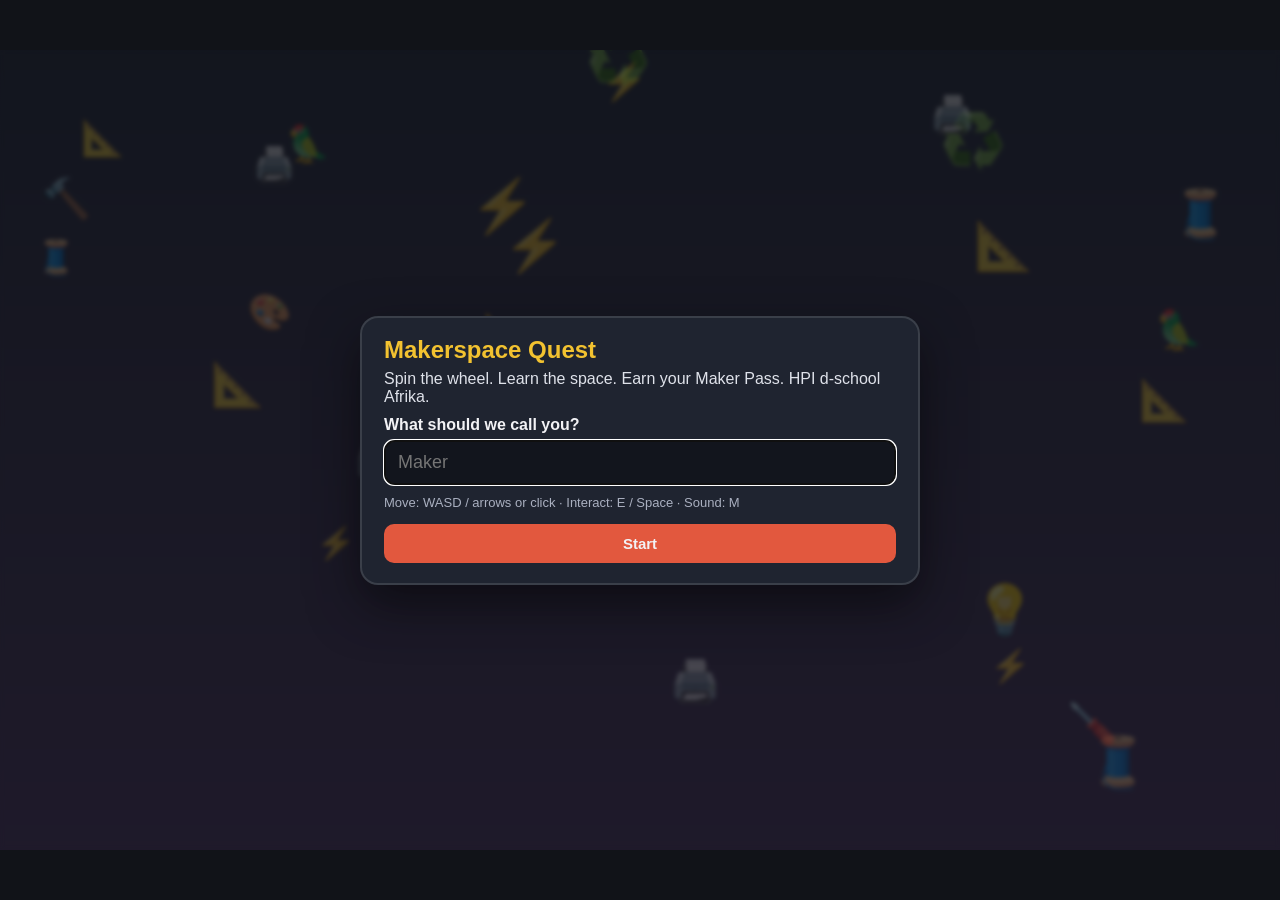
==== index.html @ 1460800b "Add Makerspace Quest onboarding game 2D HTML5 onboarding game for the Makerspace: walkable map of th" ====
<!doctype html>
<html lang="en">
<head>
  <meta charset="utf-8">
  <meta name="viewport" content="width=device-width, initial-scale=1">
  <title>Makerspace Quest</title>
  <link rel="stylesheet" href="style.css">
</head>
<body>
  <div id="stage">
    <canvas id="game"></canvas>
    <div id="overlay"></div>
  </div>

  <!-- 1. DATA — edit these to change the content of the game -->
  <script src="data/settings.js"></script>
  <script src="data/makerspace.js"></script>
  <script src="data/stations.js"></script>
  <script src="data/games/checkin.js"></script>
  <script src="data/games/values.js"></script>
  <script src="data/games/hours.js"></script>
  <script src="data/games/tools.js"></script>
  <script src="data/games/printing.js"></script>
  <script src="data/games/laser.js"></script>
  <script src="data/games/recycling.js"></script>
  <script src="data/games/craft.js"></script>
  <script src="data/games/ideas.js"></script>

  <!-- 2. ENGINE -->
  <script src="engine/core.js"></script>
  <script src="engine/input.js"></script>
  <script src="engine/audio.js"></script>
  <script src="engine/save.js"></script>
  <script src="engine/draw.js"></script>
  <script src="engine/ui.js"></script>
  <script src="engine/quiz.js"></script>
  <script src="engine/scenes/title.js"></script>
  <script src="engine/scenes/world.js"></script>
  <script src="engine/scenes/wheel.js"></script>
  <script src="engine/scenes/minigame.js"></script>
  <script src="engine/scenes/finale.js"></script>

  <!-- 3. MINI-GAMES — one file each -->
  <script src="games/checkin.js"></script>
  <script src="games/values.js"></script>
  <script src="games/hours.js"></script>
  <script src="games/tools.js"></script>
  <script src="games/printing.js"></script>
  <script src="games/laser.js"></script>
  <script src="games/recycling.js"></script>
  <script src="games/craft.js"></script>
  <script src="games/ideas.js"></script>

  <script>MS.engine.start("title");</script>
</body>
</html>
---- style.css ----
:root {
  --ui: #1f2430;
  --ui2: #2a3142;
  --text: #f2f2f5;
  --muted: #aab0c0;
  --accent: #e2583e;
  --yellow: #f2c230;
  --good: #2eaa5c;
}
* { box-sizing: border-box; }
html, body {
  margin: 0; height: 100%; background: #111318; color: var(--text);
  font-family: "Segoe UI", "Helvetica Neue", Arial, sans-serif; overflow: hidden;
}
#stage { position: relative; width: 100vw; height: 100vh; display: grid; place-items: center; }
#game { display: block; touch-action: none; }
#overlay {
  position: absolute; left: 50%; top: 50%; transform: translate(-50%, -50%);
  display: none; place-items: center; padding: 12px;
  background: rgba(10, 12, 18, 0.55); backdrop-filter: blur(2px);
}
#overlay.show { display: grid; }

.card {
  width: min(560px, 100%); max-height: 100%; overflow: auto;
  background: var(--ui); border: 2px solid rgba(255,255,255,0.12); border-radius: 18px;
  box-shadow: 0 20px 50px rgba(0,0,0,0.5); animation: pop 0.18s ease-out;
}
.card.wide { width: min(900px, 100%); }
@keyframes pop { from { transform: scale(0.94); } to { transform: none; } }
.card-photo { width: 100%; height: 210px; object-fit: cover; display: block; border-radius: 16px 16px 0 0; }
.card-body { padding: 18px 22px 20px; }
.card h2 { margin: 0 0 6px; color: var(--yellow); font-size: 24px; }
.card h3 { margin: 12px 0 4px; color: var(--yellow); font-size: 15px; text-transform: uppercase; letter-spacing: 0.05em; }
.card .blurb { margin: 0 0 10px; color: #dfe2ea; font-size: 16px; }
.card ul { margin: 6px 0 10px; padding-left: 20px; }
.card li { margin: 5px 0; line-height: 1.35; font-size: 15px; }
.card .small { color: var(--muted); font-size: 13px; margin: 6px 0; }
.card-buttons { display: flex; flex-wrap: wrap; gap: 10px; margin-top: 14px; }
.card button {
  flex: 1 1 auto; padding: 11px 16px; border: 0; border-radius: 10px; cursor: pointer;
  background: var(--ui2); color: var(--text); font-size: 15px; font-weight: 700;
}
.card button.primary { background: var(--accent); }
.card button:hover:not(:disabled) { filter: brightness(1.15); transform: translateY(-1px); }
.card button:disabled { opacity: 0.6; cursor: not-allowed; }
.field { display: block; font-weight: 700; margin: 10px 0; }
.field input {
  display: block; width: 100%; margin-top: 6px; padding: 10px 12px; font-size: 18px;
  border-radius: 10px; border: 2px solid #3a4256; background: #12151d; color: #fff;
}

.toast {
  position: fixed; left: 50%; top: 20px; transform: translateX(-50%);
  background: var(--ui); border: 2px solid var(--yellow); padding: 10px 18px; border-radius: 12px;
  font-weight: 700; transition: opacity 0.5s; z-index: 10;
}
.toast.hide { opacity: 0; }

/* Maker Pass certificate */
.pass { color: var(--text); }
.pass-head { text-align: center; border-bottom: 2px dashed rgba(255,255,255,0.2); padding-bottom: 8px; }
.pass-title { font-size: 34px; font-weight: 900; letter-spacing: 0.2em; color: var(--yellow); }
.pass-sub { color: var(--muted); }
.pass-name { font-size: 30px; font-weight: 800; text-align: center; margin: 12px 0 0; }
.pass .small { text-align: center; }
.badges { display: flex; flex-wrap: wrap; justify-content: center; gap: 6px; margin: 10px 0; }
.badge { background: var(--ui2); border-radius: 999px; padding: 4px 10px; font-size: 13px; font-weight: 700; }
.badge.missing { opacity: 0.35; }
.cols { display: grid; grid-template-columns: repeat(3, 1fr); gap: 16px; }
@media (max-width: 700px) { .cols { grid-template-columns: 1fr; } }

@media print {
  body { background: #fff; overflow: visible; }
  #game, .card-buttons, .toast { display: none !important; }
  #stage, #overlay { position: static; transform: none; display: block !important; width: auto !important; height: auto !important; background: none; padding: 0; backdrop-filter: none; }
  .card { box-shadow: none; border: 3px solid #222; background: #fff; color: #111; width: 100%; max-height: none; }
  .pass, .card li, .pass-name { color: #111; }
  .pass-title, .card h3 { color: #b8860b; }
  .badge { background: #eee; }
}
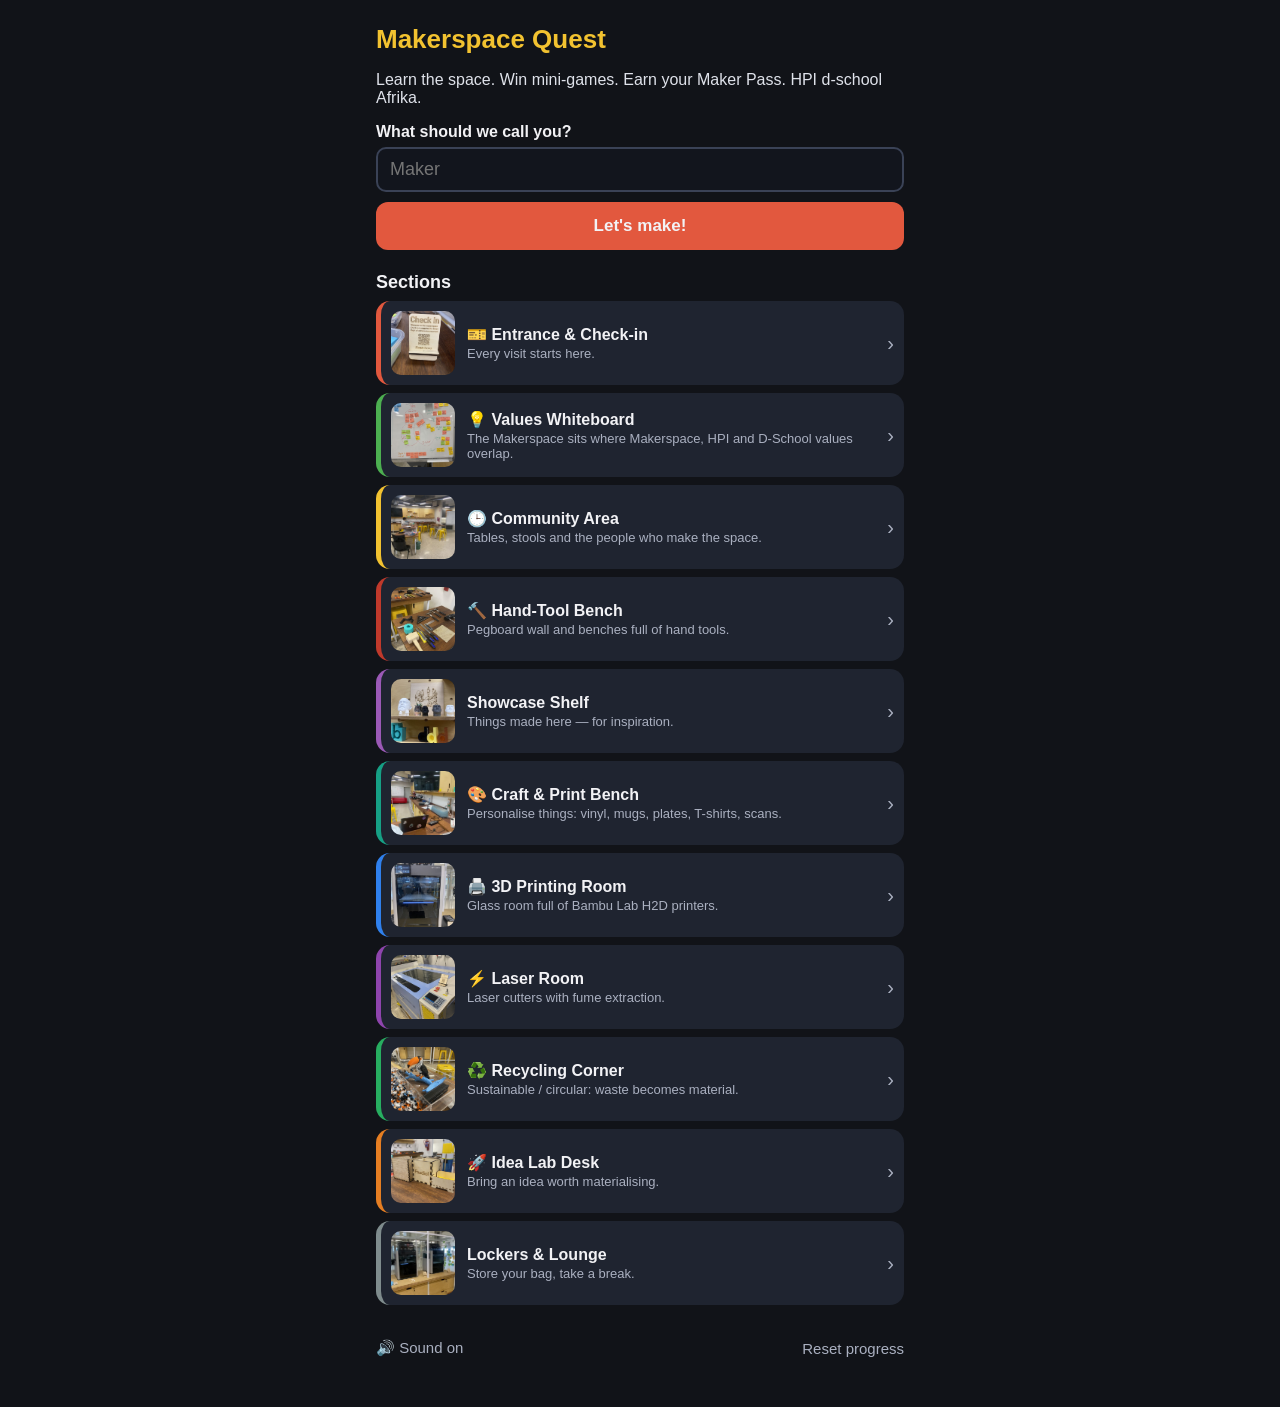
==== commit 09a587ec: "feat(home): replace walkable map with phone-first home screen The top-down map rendered at ~0.4x on " ====
--- a/index.html
+++ b/index.html
@@ -2,11 +2,13 @@
 <html lang="en">
 <head>
   <meta charset="utf-8">
-  <meta name="viewport" content="width=device-width, initial-scale=1">
+  <meta name="viewport" content="width=device-width, initial-scale=1, viewport-fit=cover">
+  <meta name="theme-color" content="#111318">
   <title>Makerspace Quest</title>
   <link rel="stylesheet" href="style.css">
 </head>
 <body>
+  <main id="home"></main>
   <div id="stage">
     <canvas id="game"></canvas>
     <div id="overlay"></div>
@@ -34,8 +36,7 @@
   <script src="engine/draw.js"></script>
   <script src="engine/ui.js"></script>
   <script src="engine/quiz.js"></script>
-  <script src="engine/scenes/title.js"></script>
-  <script src="engine/scenes/world.js"></script>
+  <script src="engine/scenes/home.js"></script>
   <script src="engine/scenes/wheel.js"></script>
   <script src="engine/scenes/minigame.js"></script>
   <script src="engine/scenes/finale.js"></script>
@@ -51,6 +52,6 @@
   <script src="games/craft.js"></script>
   <script src="games/ideas.js"></script>
 
-  <script>MS.engine.start("title");</script>
+  <script>MS.engine.start();</script>
 </body>
 </html>
--- a/style.css
+++ b/style.css
@@ -9,10 +9,13 @@
 }
 * { box-sizing: border-box; }
 html, body {
-  margin: 0; height: 100%; background: #111318; color: var(--text);
-  font-family: "Segoe UI", "Helvetica Neue", Arial, sans-serif; overflow: hidden;
+  margin: 0; background: #111318; color: var(--text);
+  font-family: "Segoe UI", "Helvetica Neue", Arial, sans-serif;
 }
-#stage { position: relative; width: 100vw; height: 100vh; display: grid; place-items: center; }
+/* home is a scrolling page; mini-games (body.in-game) fill the screen */
+body.in-game { overflow: hidden; height: 100%; }
+body.in-game #home, body:not(.in-game) #stage { display: none; }
+#stage { position: relative; width: 100vw; height: 100vh; height: 100dvh; display: grid; place-items: center; }
 #game { display: block; touch-action: none; }
 #overlay {
   position: absolute; left: 50%; top: 50%; transform: translate(-50%, -50%);
@@ -57,6 +60,36 @@
 }
 .toast.hide { opacity: 0; }
 
+/* Home page (phone first) */
+#home { max-width: 560px; margin: 0 auto; padding: 16px 16px 40px; }
+#home h1 { margin: 8px 0; font-size: 26px; color: var(--yellow); }
+#home h2 { margin: 22px 0 8px; font-size: 18px; }
+#home .blurb { color: #dfe2ea; font-size: 16px; }
+#home .small { color: var(--muted); font-size: 13px; margin: 6px 0; }
+#home ul { padding-left: 20px; } #home li { margin: 6px 0; line-height: 1.4; }
+.panel { background: var(--ui); border-radius: 16px; padding: 4px 16px 12px; margin: 12px 0; }
+.btn, .station, .link, .back { touch-action: manipulation; cursor: pointer; font: inherit; color: var(--text); }
+.btn {
+  display: block; width: 100%; margin: 10px 0; padding: 14px 16px; border: 0; border-radius: 12px;
+  background: var(--ui2); font-size: 17px; font-weight: 700;
+}
+.btn.primary { background: var(--accent); }
+.btn:disabled { opacity: 0.55; cursor: not-allowed; }
+.progress { height: 10px; background: var(--ui2); border-radius: 99px; overflow: hidden; }
+.progress > div { height: 100%; background: var(--good); }
+.station {
+  display: flex; align-items: center; gap: 12px; width: 100%; margin: 8px 0; padding: 10px;
+  background: var(--ui); border: 0; border-left: 5px solid var(--c); border-radius: 14px; text-align: left;
+}
+.station img { width: 64px; height: 64px; object-fit: cover; border-radius: 10px; flex: none; }
+.st-text { flex: 1; min-width: 0; }
+.st-text b { display: block; font-size: 16px; }
+.st-text small { display: block; margin-top: 2px; color: var(--muted); font-size: 13px; }
+.st-status { font-size: 20px; color: var(--muted); }
+.back, .link { background: none; border: 0; padding: 10px 0; color: var(--muted); font-size: 15px; }
+.detail-photo { display: block; width: 100%; aspect-ratio: 4 / 3; object-fit: cover; border-radius: 16px; border-bottom: 5px solid var(--c); }
+footer { display: flex; justify-content: space-between; margin-top: 24px; }
+
 /* Maker Pass certificate */
 .pass { color: var(--text); }
 .pass-head { text-align: center; border-bottom: 2px dashed rgba(255,255,255,0.2); padding-bottom: 8px; }
@@ -72,7 +105,7 @@
 
 @media print {
   body { background: #fff; overflow: visible; }
-  #game, .card-buttons, .toast { display: none !important; }
+  #game, #home, .card-buttons, .toast { display: none !important; }
   #stage, #overlay { position: static; transform: none; display: block !important; width: auto !important; height: auto !important; background: none; padding: 0; backdrop-filter: none; }
   .card { box-shadow: none; border: 3px solid #222; background: #fff; color: #111; width: 100%; max-height: none; }
   .pass, .card li, .pass-name { color: #111; }
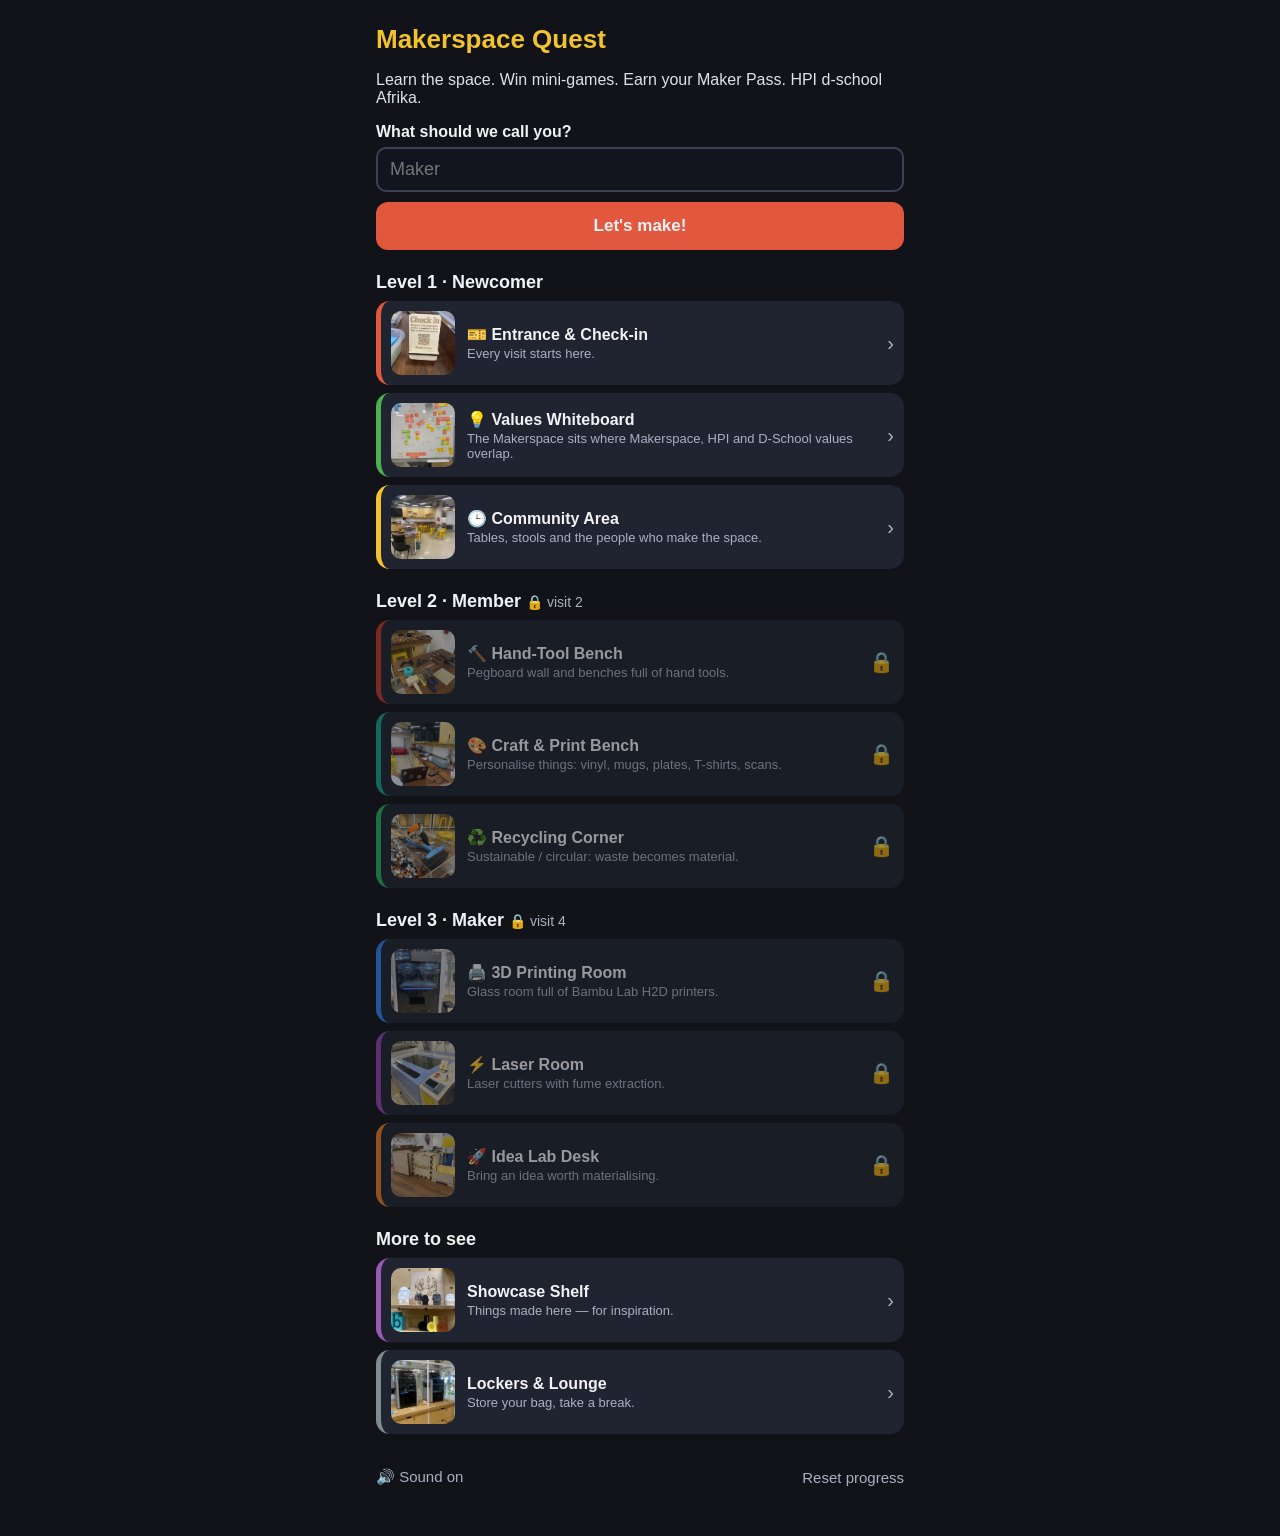
==== commit a0cd1959: "feat(home): add today card, daily challenge and goal picker Gives members a reason to open the game " ====
--- a/index.html
+++ b/index.html
@@ -18,6 +18,7 @@
   <script src="data/settings.js"></script>
   <script src="data/makerspace.js"></script>
   <script src="data/stations.js"></script>
+  <script src="data/goals.js"></script>
   <script src="data/games/checkin.js"></script>
   <script src="data/games/values.js"></script>
   <script src="data/games/hours.js"></script>
@@ -36,6 +37,7 @@
   <script src="engine/draw.js"></script>
   <script src="engine/ui.js"></script>
   <script src="engine/quiz.js"></script>
+  <script src="engine/daily.js"></script>
   <script src="engine/scenes/home.js"></script>
   <script src="engine/scenes/wheel.js"></script>
   <script src="engine/scenes/minigame.js"></script>
--- a/style.css
+++ b/style.css
@@ -86,8 +86,17 @@
 .st-text b { display: block; font-size: 16px; }
 .st-text small { display: block; margin-top: 2px; color: var(--muted); font-size: 13px; }
 .st-status { font-size: 20px; color: var(--muted); }
+.station.locked { opacity: 0.6; }
+#home h2 small { color: var(--muted); font-weight: 400; font-size: 14px; }
+.chip { display: inline-block; margin: 0 0 10px; padding: 5px 12px; border-radius: 99px; background: var(--ui2); font-weight: 700; color: var(--yellow); }
+.chip span { color: var(--muted); font-weight: 400; }
 .back, .link { background: none; border: 0; padding: 10px 0; color: var(--muted); font-size: 15px; }
 .detail-photo { display: block; width: 100%; aspect-ratio: 4 / 3; object-fit: cover; border-radius: 16px; border-bottom: 5px solid var(--c); }
+.panel h2 { margin-top: 14px; }
+.q { font-size: 17px; font-weight: 700; line-height: 1.35; }
+.btn.choice { margin: 8px 0; padding: 12px 14px; font-size: 15px; text-align: left; background: var(--ui2); }
+#home ul.plain { list-style: none; padding: 0; }
+.here { background: var(--c); color: #fff; font-weight: 700; padding: 10px 14px; border-radius: 12px; }
 footer { display: flex; justify-content: space-between; margin-top: 24px; }
 
 /* Maker Pass certificate */
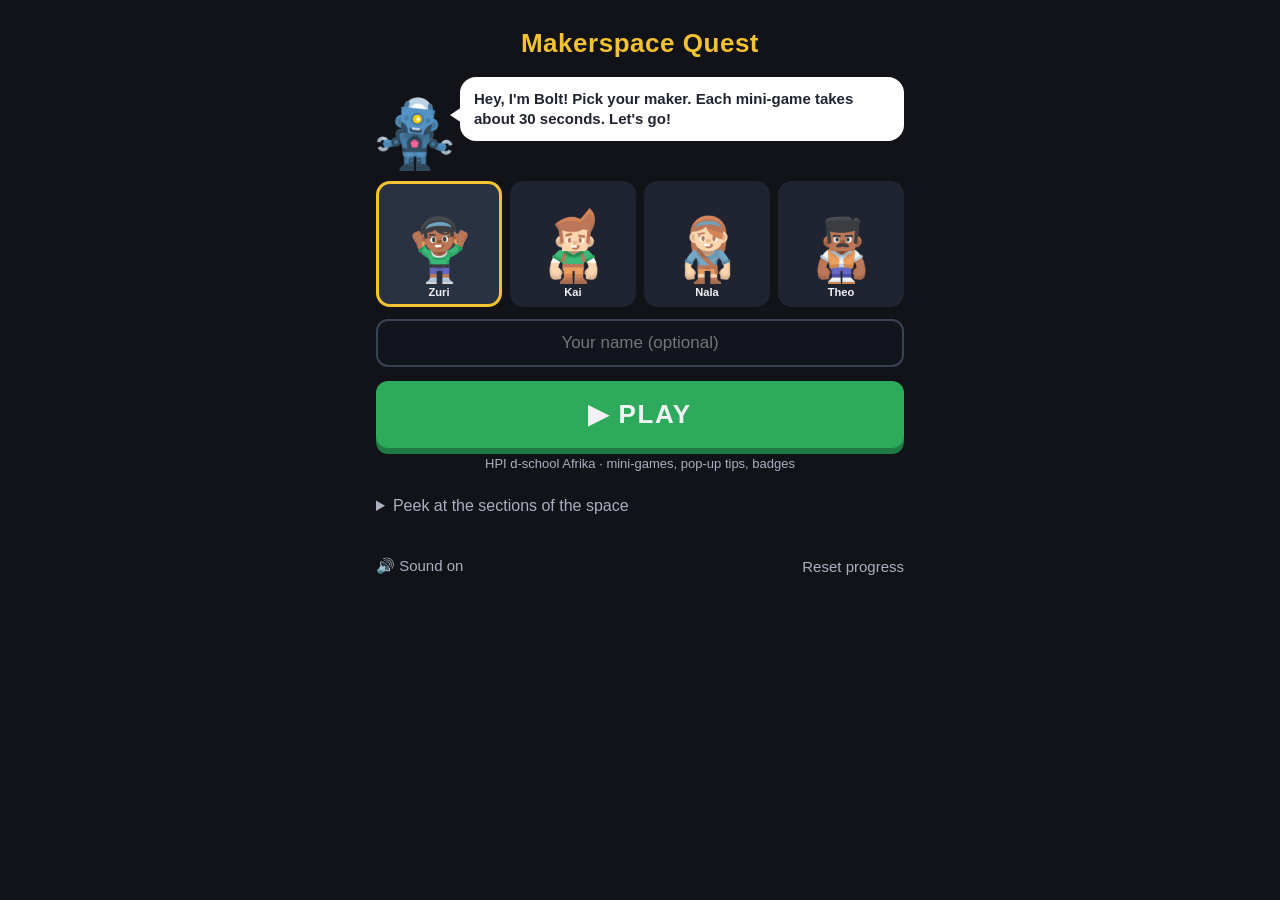
==== commit e040b6dc: "feat: quick play with characters, auto-spin wheel and short pop-up mini-games - Kenney Toon Characte" ====
--- a/index.html
+++ b/index.html
@@ -19,6 +19,7 @@
   <script src="data/makerspace.js"></script>
   <script src="data/stations.js"></script>
   <script src="data/goals.js"></script>
+  <script src="data/characters.js"></script>
   <script src="data/games/checkin.js"></script>
   <script src="data/games/values.js"></script>
   <script src="data/games/hours.js"></script>
@@ -36,12 +37,12 @@
   <script src="engine/save.js"></script>
   <script src="engine/draw.js"></script>
   <script src="engine/ui.js"></script>
-  <script src="engine/quiz.js"></script>
   <script src="engine/daily.js"></script>
+  <script src="engine/sprites.js"></script>
+  <script src="engine/fx.js"></script>
   <script src="engine/scenes/home.js"></script>
   <script src="engine/scenes/wheel.js"></script>
   <script src="engine/scenes/minigame.js"></script>
-  <script src="engine/scenes/finale.js"></script>
 
   <!-- 3. MINI-GAMES — one file each -->
   <script src="games/checkin.js"></script>
@@ -54,6 +55,6 @@
   <script src="games/craft.js"></script>
   <script src="games/ideas.js"></script>
 
-  <script>MS.engine.start();</script>
+  <script>MS.sprites.preload(); MS.engine.start();</script>
 </body>
 </html>
--- a/style.css
+++ b/style.css
@@ -99,25 +99,64 @@
 .here { background: var(--c); color: #fff; font-weight: 700; padding: 10px 14px; border-radius: 12px; }
 footer { display: flex; justify-content: space-between; margin-top: 24px; }
 
-/* Maker Pass certificate */
-.pass { color: var(--text); }
+/* Characters (Kenney sprite sheets, see engine/sprites.js) */
+.sprite { display: inline-block; background-repeat: no-repeat; flex: none; }
+.bob { animation: bob 1.6s ease-in-out infinite; }
+@keyframes bob { 50% { transform: translateY(-6px); } }
+
+/* Quick Play hero */
+.hero.first { text-align: center; padding-top: 4px; }
+.logo { font-size: 30px; font-weight: 900; letter-spacing: 0.02em; margin: 6px 0 4px; color: var(--yellow); }
+.guide-row { display: flex; align-items: flex-end; gap: 6px; text-align: left; margin: 4px 0 10px; }
+.bubble {
+  position: relative; flex: 1; margin: 0 0 30px; padding: 12px 14px; border-radius: 16px;
+  background: #fff; color: #1f2430; font-weight: 700; font-size: 15px; line-height: 1.35;
+}
+.bubble::before { content: ""; position: absolute; left: -10px; bottom: 18px; border: 8px solid transparent; border-right: 12px solid #fff; border-left: 0; }
+.pick { display: grid; grid-template-columns: repeat(4, 1fr); gap: 8px; margin: 6px 0 12px; }
+.pick-btn {
+  display: flex; flex-direction: column; align-items: center; padding: 8px 0 6px; border-radius: 14px;
+  background: var(--ui); border: 3px solid transparent; color: var(--text); cursor: pointer; touch-action: manipulation;
+}
+.pick-btn.on { border-color: var(--yellow); background: var(--ui2); }
+.pick-btn small { font-weight: 700; margin-top: 2px; }
+.name-in {
+  display: block; width: 100%; padding: 12px 14px; font-size: 17px; text-align: center;
+  border-radius: 12px; border: 2px solid #3a4256; background: #12151d; color: #fff;
+}
+.btn.play {
+  margin: 14px 0 8px; padding: 18px; font-size: 26px; font-weight: 900; letter-spacing: 0.06em;
+  background: var(--good); box-shadow: 0 6px 0 #1e7a42; animation: pulse 1.4s ease-in-out infinite;
+}
+.btn.play:active { transform: translateY(4px); box-shadow: 0 2px 0 #1e7a42; }
+@keyframes pulse { 50% { filter: brightness(1.12); } }
+.me-row { display: flex; align-items: center; gap: 10px; }
+.me { background: none; border: 0; padding: 0; cursor: pointer; }
+.me-row h1 { margin: 0 0 6px; }
+.stats { margin: 4px 0 0; font-weight: 700; }
+.peek { margin: 18px 0; }
+.peek summary { cursor: pointer; color: var(--muted); padding: 8px 0; }
+.sections-title { margin-top: 28px; }
+
+/* Maker Pass */
+.warn { background: rgba(242, 194, 48, 0.12); border-left: 4px solid var(--yellow); padding: 10px 12px; border-radius: 8px; font-size: 14px; }
+.center { text-align: center; }
+.pass { background: var(--ui); border: 2px solid rgba(255,255,255,0.12); border-radius: 18px; padding: 16px 18px; }
 .pass-head { text-align: center; border-bottom: 2px dashed rgba(255,255,255,0.2); padding-bottom: 8px; }
-.pass-title { font-size: 34px; font-weight: 900; letter-spacing: 0.2em; color: var(--yellow); }
+.pass-title { font-size: 28px; font-weight: 900; letter-spacing: 0.15em; color: var(--yellow); }
 .pass-sub { color: var(--muted); }
 .pass-name { font-size: 30px; font-weight: 800; text-align: center; margin: 12px 0 0; }
-.pass .small { text-align: center; }
+.pass h3 { margin: 14px 0 4px; color: var(--yellow); font-size: 14px; text-transform: uppercase; letter-spacing: 0.05em; }
 .badges { display: flex; flex-wrap: wrap; justify-content: center; gap: 6px; margin: 10px 0; }
 .badge { background: var(--ui2); border-radius: 999px; padding: 4px 10px; font-size: 13px; font-weight: 700; }
 .badge.missing { opacity: 0.35; }
-.cols { display: grid; grid-template-columns: repeat(3, 1fr); gap: 16px; }
-@media (max-width: 700px) { .cols { grid-template-columns: 1fr; } }
 
 @media print {
-  body { background: #fff; overflow: visible; }
-  #game, #home, .card-buttons, .toast { display: none !important; }
-  #stage, #overlay { position: static; transform: none; display: block !important; width: auto !important; height: auto !important; background: none; padding: 0; backdrop-filter: none; }
-  .card { box-shadow: none; border: 3px solid #222; background: #fff; color: #111; width: 100%; max-height: none; }
-  .pass, .card li, .pass-name { color: #111; }
-  .pass-title, .card h3 { color: #b8860b; }
+  body { background: #fff; }
+  #stage, .toast, #home > :not(.pass) { display: none !important; }
+  #home { max-width: none; padding: 0; }
+  .pass { border: 3px solid #222; background: #fff; color: #111; }
+  .pass .small, .pass li { color: #111; }
+  .pass-title, .pass h3 { color: #b8860b; }
   .badge { background: #eee; }
 }
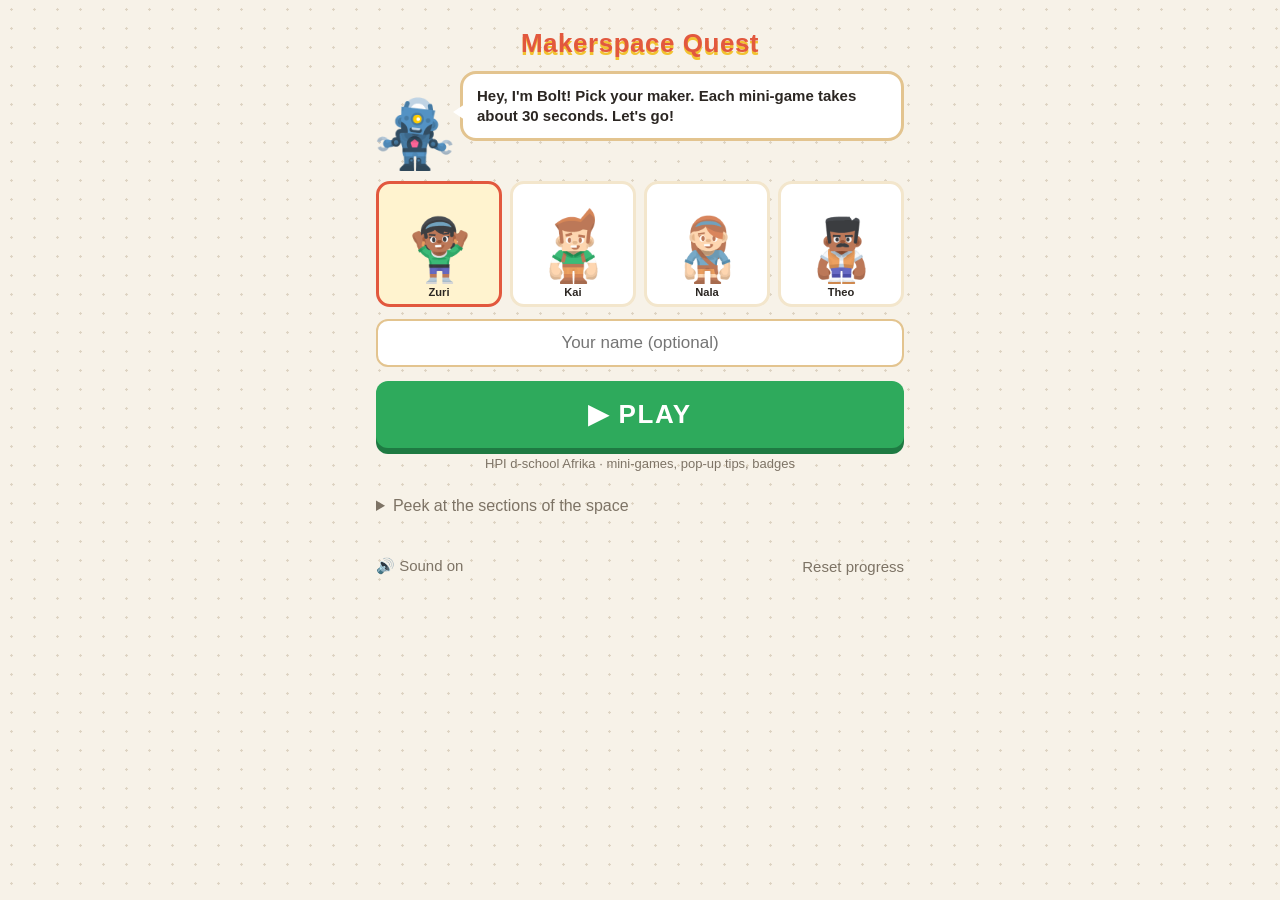
==== commit a744c02a: "feat: bright theme matching the real space - one palette in data/settings.js (terrazzo floor, white " ====
--- a/index.html
+++ b/index.html
@@ -3,7 +3,7 @@
 <head>
   <meta charset="utf-8">
   <meta name="viewport" content="width=device-width, initial-scale=1, viewport-fit=cover">
-  <meta name="theme-color" content="#111318">
+  <meta name="theme-color" content="#f7f2e8">
   <title>Makerspace Quest</title>
   <link rel="stylesheet" href="style.css">
 </head>
--- a/style.css
+++ b/style.css
@@ -1,15 +1,22 @@
 :root {
-  --ui: #1f2430;
-  --ui2: #2a3142;
-  --text: #f2f2f5;
-  --muted: #aab0c0;
+  /* the real room: terrazzo floor, white walls, birch plywood, yellow stools (same as data/settings.js) */
+  --bg: #f7f2e8;
+  --speck: #ddd3c2;
+  --ui: #ffffff;
+  --ui2: #f3e6cc;
+  --wood: #e3c48f;
+  --wood-dark: #b98c4c;
+  --line: rgba(70, 45, 20, 0.16);
+  --text: #2b2622;
+  --muted: #7d7365;
   --accent: #e2583e;
   --yellow: #f2c230;
   --good: #2eaa5c;
 }
 * { box-sizing: border-box; }
 html, body {
-  margin: 0; background: #111318; color: var(--text);
+  margin: 0; color: var(--text);
+  background: var(--bg) radial-gradient(var(--speck) 1.2px, transparent 1.6px) 0 0 / 23px 19px;
   font-family: "Segoe UI", "Helvetica Neue", Arial, sans-serif;
 }
 /* home is a scrolling page; mini-games (body.in-game) fill the screen */
@@ -20,22 +27,22 @@
 #overlay {
   position: absolute; left: 50%; top: 50%; transform: translate(-50%, -50%);
   display: none; place-items: center; padding: 12px;
-  background: rgba(10, 12, 18, 0.55); backdrop-filter: blur(2px);
+  background: rgba(70, 45, 20, 0.35); backdrop-filter: blur(2px);
 }
 #overlay.show { display: grid; }
 
 .card {
   width: min(560px, 100%); max-height: 100%; overflow: auto;
-  background: var(--ui); border: 2px solid rgba(255,255,255,0.12); border-radius: 18px;
-  box-shadow: 0 20px 50px rgba(0,0,0,0.5); animation: pop 0.18s ease-out;
+  background: var(--ui); border: 3px solid var(--wood); border-radius: 18px;
+  box-shadow: 0 16px 40px rgba(70,45,20,0.3); animation: pop 0.18s ease-out;
 }
 .card.wide { width: min(900px, 100%); }
 @keyframes pop { from { transform: scale(0.94); } to { transform: none; } }
 .card-photo { width: 100%; height: 210px; object-fit: cover; display: block; border-radius: 16px 16px 0 0; }
 .card-body { padding: 18px 22px 20px; }
-.card h2 { margin: 0 0 6px; color: var(--yellow); font-size: 24px; }
-.card h3 { margin: 12px 0 4px; color: var(--yellow); font-size: 15px; text-transform: uppercase; letter-spacing: 0.05em; }
-.card .blurb { margin: 0 0 10px; color: #dfe2ea; font-size: 16px; }
+.card h2 { margin: 0 0 6px; color: var(--accent); font-size: 24px; }
+.card h3 { margin: 12px 0 4px; color: var(--accent); font-size: 15px; text-transform: uppercase; letter-spacing: 0.05em; }
+.card .blurb { margin: 0 0 10px; color: var(--text); font-size: 16px; }
 .card ul { margin: 6px 0 10px; padding-left: 20px; }
 .card li { margin: 5px 0; line-height: 1.35; font-size: 15px; }
 .card .small { color: var(--muted); font-size: 13px; margin: 6px 0; }
@@ -44,13 +51,13 @@
   flex: 1 1 auto; padding: 11px 16px; border: 0; border-radius: 10px; cursor: pointer;
   background: var(--ui2); color: var(--text); font-size: 15px; font-weight: 700;
 }
-.card button.primary { background: var(--accent); }
+.card button.primary { background: var(--accent); color: #fff; }
 .card button:hover:not(:disabled) { filter: brightness(1.15); transform: translateY(-1px); }
 .card button:disabled { opacity: 0.6; cursor: not-allowed; }
 .field { display: block; font-weight: 700; margin: 10px 0; }
 .field input {
   display: block; width: 100%; margin-top: 6px; padding: 10px 12px; font-size: 18px;
-  border-radius: 10px; border: 2px solid #3a4256; background: #12151d; color: #fff;
+  border-radius: 10px; border: 2px solid var(--wood); background: #fff; color: var(--text);
 }
 
 .toast {
@@ -62,24 +69,24 @@
 
 /* Home page (phone first) */
 #home { max-width: 560px; margin: 0 auto; padding: 16px 16px 40px; }
-#home h1 { margin: 8px 0; font-size: 26px; color: var(--yellow); }
+#home h1 { margin: 8px 0; font-size: 26px; color: var(--accent); }
 #home h2 { margin: 22px 0 8px; font-size: 18px; }
-#home .blurb { color: #dfe2ea; font-size: 16px; }
+#home .blurb { color: var(--text); font-size: 16px; }
 #home .small { color: var(--muted); font-size: 13px; margin: 6px 0; }
 #home ul { padding-left: 20px; } #home li { margin: 6px 0; line-height: 1.4; }
-.panel { background: var(--ui); border-radius: 16px; padding: 4px 16px 12px; margin: 12px 0; }
+.panel { background: var(--ui); border: 2px solid var(--wood); box-shadow: 0 4px 0 var(--line); border-radius: 16px; padding: 4px 16px 12px; margin: 12px 0; }
 .btn, .station, .link, .back { touch-action: manipulation; cursor: pointer; font: inherit; color: var(--text); }
 .btn {
   display: block; width: 100%; margin: 10px 0; padding: 14px 16px; border: 0; border-radius: 12px;
   background: var(--ui2); font-size: 17px; font-weight: 700;
 }
-.btn.primary { background: var(--accent); }
+.btn.primary { background: var(--accent); color: #fff; }
 .btn:disabled { opacity: 0.55; cursor: not-allowed; }
 .progress { height: 10px; background: var(--ui2); border-radius: 99px; overflow: hidden; }
 .progress > div { height: 100%; background: var(--good); }
 .station {
   display: flex; align-items: center; gap: 12px; width: 100%; margin: 8px 0; padding: 10px;
-  background: var(--ui); border: 0; border-left: 5px solid var(--c); border-radius: 14px; text-align: left;
+  background: var(--ui); border: 0; border-left: 6px solid var(--c); border-radius: 14px; text-align: left; box-shadow: 0 3px 0 var(--line);
 }
 .station img { width: 64px; height: 64px; object-fit: cover; border-radius: 10px; flex: none; }
 .st-text { flex: 1; min-width: 0; }
@@ -88,7 +95,7 @@
 .st-status { font-size: 20px; color: var(--muted); }
 .station.locked { opacity: 0.6; }
 #home h2 small { color: var(--muted); font-weight: 400; font-size: 14px; }
-.chip { display: inline-block; margin: 0 0 10px; padding: 5px 12px; border-radius: 99px; background: var(--ui2); font-weight: 700; color: var(--yellow); }
+.chip { display: inline-block; margin: 0 0 10px; padding: 5px 12px; border-radius: 99px; background: var(--yellow); font-weight: 700; color: var(--text); }
 .chip span { color: var(--muted); font-weight: 400; }
 .back, .link { background: none; border: 0; padding: 10px 0; color: var(--muted); font-size: 15px; }
 .detail-photo { display: block; width: 100%; aspect-ratio: 4 / 3; object-fit: cover; border-radius: 16px; border-bottom: 5px solid var(--c); }
@@ -106,27 +113,27 @@
 
 /* Quick Play hero */
 .hero.first { text-align: center; padding-top: 4px; }
-.logo { font-size: 30px; font-weight: 900; letter-spacing: 0.02em; margin: 6px 0 4px; color: var(--yellow); }
+.logo { font-size: 32px; font-weight: 900; letter-spacing: 0.02em; margin: 6px 0 4px; color: var(--accent); text-shadow: 0 3px 0 var(--yellow); }
 .guide-row { display: flex; align-items: flex-end; gap: 6px; text-align: left; margin: 4px 0 10px; }
 .bubble {
   position: relative; flex: 1; margin: 0 0 30px; padding: 12px 14px; border-radius: 16px;
-  background: #fff; color: #1f2430; font-weight: 700; font-size: 15px; line-height: 1.35;
+  background: #fff; color: var(--text); font-weight: 700; font-size: 15px; line-height: 1.35; border: 3px solid var(--wood);
 }
 .bubble::before { content: ""; position: absolute; left: -10px; bottom: 18px; border: 8px solid transparent; border-right: 12px solid #fff; border-left: 0; }
 .pick { display: grid; grid-template-columns: repeat(4, 1fr); gap: 8px; margin: 6px 0 12px; }
 .pick-btn {
   display: flex; flex-direction: column; align-items: center; padding: 8px 0 6px; border-radius: 14px;
-  background: var(--ui); border: 3px solid transparent; color: var(--text); cursor: pointer; touch-action: manipulation;
+  background: var(--ui); border: 3px solid var(--ui2); color: var(--text); cursor: pointer; touch-action: manipulation;
 }
-.pick-btn.on { border-color: var(--yellow); background: var(--ui2); }
+.pick-btn.on { border-color: var(--accent); background: #fff3cf; }
 .pick-btn small { font-weight: 700; margin-top: 2px; }
 .name-in {
   display: block; width: 100%; padding: 12px 14px; font-size: 17px; text-align: center;
-  border-radius: 12px; border: 2px solid #3a4256; background: #12151d; color: #fff;
+  border-radius: 12px; border: 2px solid var(--wood); background: #fff; color: var(--text);
 }
 .btn.play {
   margin: 14px 0 8px; padding: 18px; font-size: 26px; font-weight: 900; letter-spacing: 0.06em;
-  background: var(--good); box-shadow: 0 6px 0 #1e7a42; animation: pulse 1.4s ease-in-out infinite;
+  background: var(--good); color: #fff; box-shadow: 0 6px 0 #1e7a42; animation: pulse 1.4s ease-in-out infinite;
 }
 .btn.play:active { transform: translateY(4px); box-shadow: 0 2px 0 #1e7a42; }
 @keyframes pulse { 50% { filter: brightness(1.12); } }
@@ -139,14 +146,14 @@
 .sections-title { margin-top: 28px; }
 
 /* Maker Pass */
-.warn { background: rgba(242, 194, 48, 0.12); border-left: 4px solid var(--yellow); padding: 10px 12px; border-radius: 8px; font-size: 14px; }
+.warn { background: rgba(242, 194, 48, 0.22); border-left: 4px solid var(--yellow); padding: 10px 12px; border-radius: 8px; font-size: 14px; }
 .center { text-align: center; }
-.pass { background: var(--ui); border: 2px solid rgba(255,255,255,0.12); border-radius: 18px; padding: 16px 18px; }
-.pass-head { text-align: center; border-bottom: 2px dashed rgba(255,255,255,0.2); padding-bottom: 8px; }
-.pass-title { font-size: 28px; font-weight: 900; letter-spacing: 0.15em; color: var(--yellow); }
+.pass { background: var(--ui); border: 3px solid var(--wood); border-radius: 18px; padding: 16px 18px; }
+.pass-head { text-align: center; border-bottom: 2px dashed var(--wood); padding-bottom: 8px; }
+.pass-title { font-size: 28px; font-weight: 900; letter-spacing: 0.15em; color: var(--accent); }
 .pass-sub { color: var(--muted); }
 .pass-name { font-size: 30px; font-weight: 800; text-align: center; margin: 12px 0 0; }
-.pass h3 { margin: 14px 0 4px; color: var(--yellow); font-size: 14px; text-transform: uppercase; letter-spacing: 0.05em; }
+.pass h3 { margin: 14px 0 4px; color: var(--accent); font-size: 14px; text-transform: uppercase; letter-spacing: 0.05em; }
 .badges { display: flex; flex-wrap: wrap; justify-content: center; gap: 6px; margin: 10px 0; }
 .badge { background: var(--ui2); border-radius: 999px; padding: 4px 10px; font-size: 13px; font-weight: 700; }
 .badge.missing { opacity: 0.35; }
